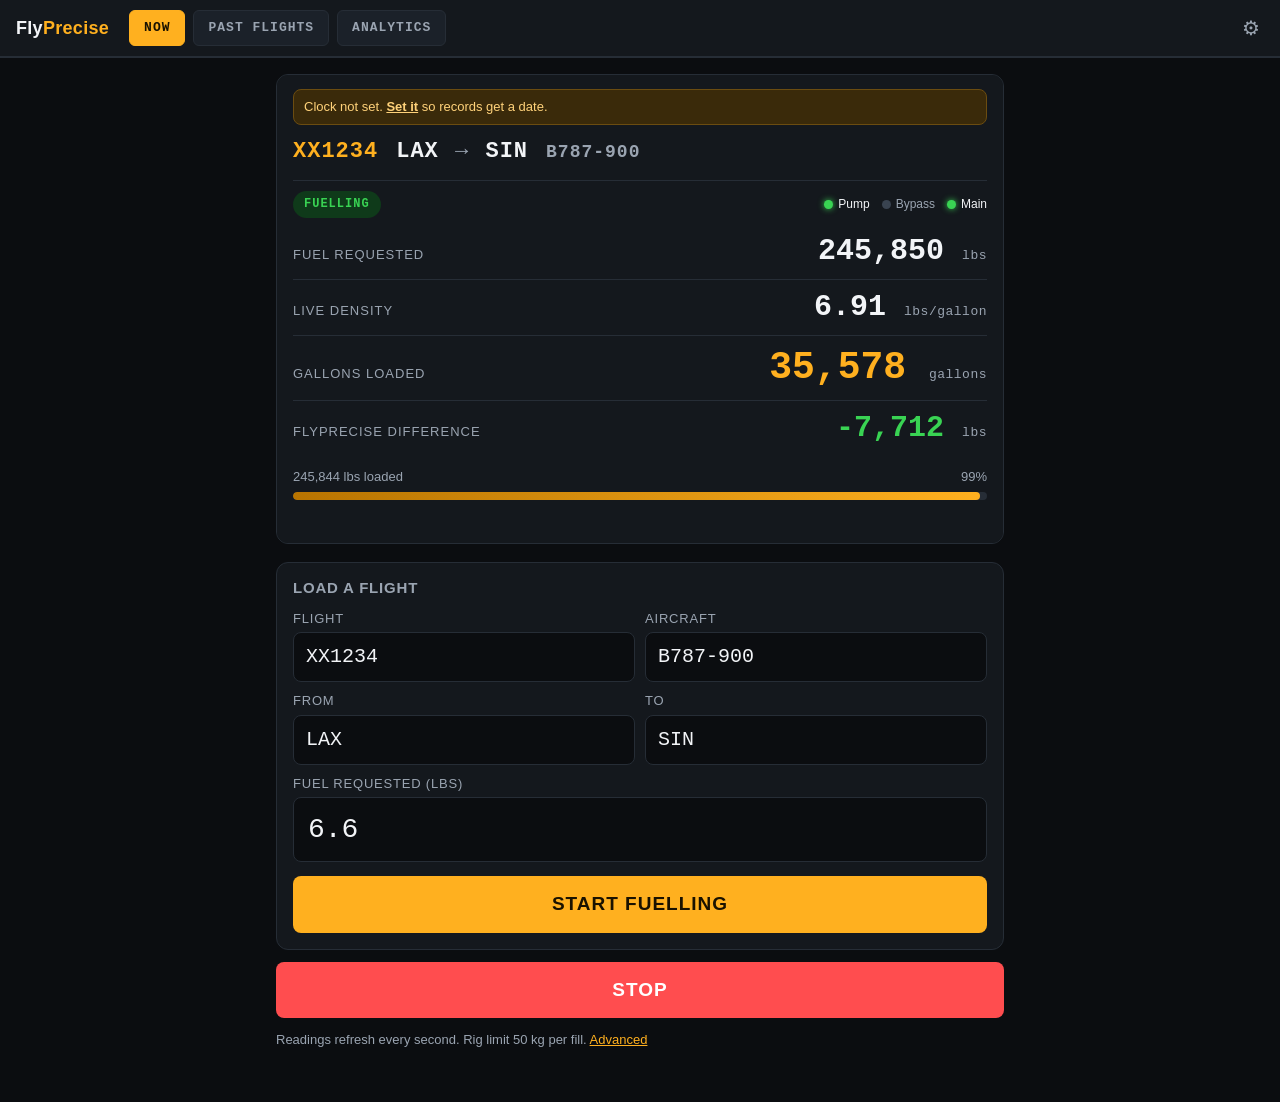
==== frontend/index.html @ a45aeeb8 "Add frontend/: standalone HTML + CSS for every screen, with a backend handoff README" ====
<!doctype html><html lang="en"><head><meta charset="utf-8"><meta name="viewport" content="width=device-width,initial-scale=1"><title>FlyPrecise</title><link rel="manifest" href="manifest.json"><link rel="icon" href="icon.svg" type="image/svg+xml"><link rel="apple-touch-icon" href="icon.svg"><meta name="theme-color" content="#0b0d10"><link rel="stylesheet" href="style.css"></head><body><header><a class="brand" href="index.html">Fly<span>Precise</span></a><nav class="tabs"><a href="index.html" class="on">NOW</a><a href="past.html">PAST FLIGHTS</a><a href="analytics.html">ANALYTICS</a></nav><a class="gear" href="settings.html" title="Settings">&#9881;</a></header><main><iframe class="live" src="live.html" title="Live readings"></iframe><form class="load" method="post" action="/start"><h2>Load a flight</h2><div class="grid"><label>Flight<input name="flight" type="text" maxlength="10" placeholder="XX1234" autocomplete="off" required value="XX1234"></label><label>Aircraft<input name="acft" type="text" maxlength="14" placeholder="B787-900" autocomplete="off" value="B787-900"></label><label>From<input name="from" type="text" maxlength="4" placeholder="LAX" autocomplete="off" value="LAX"></label><label>To<input name="to" type="text" maxlength="4" placeholder="SIN" autocomplete="off" value="SIN"></label></div><label class="fuel">Fuel requested (lbs)<input name="fuel" type="number" inputmode="decimal" min="0.1" max="110" step="0.1" placeholder="0.0" required value="6.6"></label><button class="btn start" type="submit">START FUELLING</button></form><form method="post" action="/stop"><button class="btn stop" type="submit">STOP</button></form><p class="hint">Readings refresh every second. Rig limit 50 kg per fill. <a href="advanced.html">Advanced</a></p></main></body></html>
---- frontend/style.css ----
/* FlyPrecise dashboard. Pure CSS, no JS. Layout per the team sketch: tab bar, flight line, label : value readouts. */
:root{
  --bg:#0b0d10;--panel:#14181d;--panel2:#1b2129;--line:#262d36;
  --fg:#f2f4f7;--fg2:#9aa4b1;--amber:#ffb01f;--amber2:#b87400;
  --green:#39d353;--red:#ff4d4f;--blue:#4ea1ff;
  --radius:12px;--mono:ui-monospace,SFMono-Regular,Menlo,Consolas,"Liberation Mono",monospace;
  --sans:-apple-system,BlinkMacSystemFont,"Segoe UI",Roboto,Helvetica,Arial,sans-serif;
  color-scheme:dark;
}
*{box-sizing:border-box}
html,body{margin:0;padding:0}
body{background:var(--bg);color:var(--fg);font:16px/1.4 var(--sans);-webkit-text-size-adjust:100%}
a{color:var(--amber)}
main{max-width:760px;margin:0 auto;padding:16px 16px 40px}
h1{font-size:22px;margin:0 0 12px}
h2{font-size:15px;margin:18px 0 8px;color:var(--fg2);text-transform:uppercase;letter-spacing:.8px}
code{font-family:var(--mono);font-size:.9em;color:var(--fg2)}

/* header + tab bar (sketch: three boxed tabs along the top) */
header{display:flex;align-items:center;gap:14px;padding:10px 16px;border-bottom:2px solid var(--line);background:var(--panel);position:sticky;top:0;z-index:1}
.brand{font-weight:800;font-size:18px;letter-spacing:.3px;color:var(--fg);text-decoration:none;margin-right:6px;white-space:nowrap}
.brand span{color:var(--amber)}
.tabs{display:flex;gap:8px;flex:1;min-width:0;overflow-x:auto}
.tabs a{font-family:var(--mono);font-weight:700;font-size:13px;letter-spacing:1px;color:var(--fg2);text-decoration:none;
  padding:8px 14px;border:1px solid var(--line);border-radius:6px;background:var(--panel2);white-space:nowrap}
.tabs a.on{background:var(--amber);color:#1a1200;border-color:var(--amber)}
.gear{color:var(--fg2);text-decoration:none;font-size:20px;line-height:1;padding:4px}
.gear:hover{color:var(--fg)}

/* flash + banners */
.flash,.banner{border-radius:8px;padding:10px 12px;margin:0 0 12px;font-size:14px}
.flash.ok,.banner.ok{background:#11331a;color:#9ef0a9;border:1px solid #1e5c2b}
.flash.err,.banner.err{background:#3a1416;color:#ffb3b5;border:1px solid #6b2225}
.banner.warn{background:#3a2a0a;color:#ffd27a;border:1px solid #6b4c10}
.banner a{color:inherit;font-weight:600}
.hint{color:var(--fg2);font-size:13px}

/* live iframe (parent page) */
iframe.live{display:block;width:100%;height:470px;border:1px solid var(--line);border-radius:var(--radius);background:var(--panel);margin-bottom:18px}

/* live page (inside the iframe) */
body.live{background:var(--panel);padding:14px 16px;overflow-x:hidden}
body.live .banner{margin-bottom:8px;padding:8px 10px;font-size:13px}
.flight{display:flex;flex-wrap:wrap;align-items:baseline;gap:6px 18px;font-family:var(--mono);font-size:22px;font-weight:700;letter-spacing:1px;
  padding:4px 0 12px;border-bottom:1px solid var(--line);margin-bottom:10px}
.flight b{color:var(--amber)}
.flight .route i{font-style:normal;color:var(--fg2);padding:0 2px}
.flight .acft{color:var(--fg2);font-weight:600;font-size:18px}
.flight.none{color:var(--fg2);font-weight:600;font-size:17px}
.status{display:flex;align-items:center;justify-content:space-between;margin-bottom:6px}
.pill{font-family:var(--mono);font-weight:700;font-size:12px;letter-spacing:1px;padding:5px 11px;border-radius:999px;background:#2a313b;color:var(--fg2)}
.p-idle{background:#2a313b;color:#c7ced8}
.p-prime{background:#4a3300;color:var(--amber)}
.p-run{background:#0f3a1a;color:var(--green);animation:pulse 1.2s ease-in-out infinite}
.p-nolink{background:#3a1416;color:#ff8a8c}
@keyframes pulse{0%,100%{box-shadow:0 0 0 0 rgba(57,211,83,.45)}50%{box-shadow:0 0 0 6px rgba(57,211,83,0)}}
@media (prefers-reduced-motion:reduce){.p-run{animation:none}}
.dots{display:flex;gap:12px;font-size:12px;color:var(--fg2)}
.dot i{display:inline-block;width:9px;height:9px;border-radius:50%;background:#394350;margin-right:5px;vertical-align:-1px}
.dot.on i{background:var(--green);box-shadow:0 0 6px var(--green)}
.dot.on{color:var(--fg)}

/* readouts: LABEL ........ VALUE unit, one per line like the sketch */
.readouts{display:grid}
.ro{display:flex;justify-content:space-between;align-items:baseline;gap:12px;padding:11px 0;border-bottom:1px solid var(--line)}
.ro:last-child{border-bottom:0}
.lbl{font-size:13px;color:var(--fg2);text-transform:uppercase;letter-spacing:1px;white-space:nowrap}
.num{font-family:var(--mono);font-variant-numeric:tabular-nums;font-size:30px;font-weight:600;line-height:1.1;text-align:right;white-space:nowrap}
.num small{font-size:13px;color:var(--fg2);font-weight:500;letter-spacing:.5px}
.ro.big .num{font-size:38px;color:var(--amber)}
.ro.diff .num{color:var(--green)}
.target{display:flex;justify-content:space-between;font-size:13px;color:var(--fg2);margin:12px 0 6px;font-variant-numeric:tabular-nums}
.bar{height:8px;background:#262d36;border-radius:999px;overflow:hidden}
.bar div{height:100%;background:linear-gradient(90deg,var(--amber2),var(--amber));border-radius:999px}

/* load-a-flight form */
form.load{display:grid;gap:10px;margin-bottom:12px;background:var(--panel);border:1px solid var(--line);border-radius:var(--radius);padding:14px 16px 16px}
form.load h2{margin:0 0 2px}
.grid{display:grid;grid-template-columns:1fr 1fr;gap:10px}
.grid label,label.fuel{display:grid;gap:4px}
label{font-size:13px;color:var(--fg2);text-transform:uppercase;letter-spacing:.8px}
input[type=number],input[type=datetime-local],input[type=text]{
  width:100%;font:inherit;font-family:var(--mono);font-size:20px;padding:10px 12px;border-radius:8px;
  border:1px solid var(--line);background:var(--bg);color:var(--fg);text-transform:uppercase}
input[type=number]{text-transform:none}
label.fuel input{font-size:28px;padding:12px 14px}
input:focus{outline:2px solid var(--amber);border-color:var(--amber)}
input:invalid{border-color:var(--red)}
input::placeholder{color:#4a5563;text-transform:uppercase}
.btn{display:block;width:100%;font:inherit;font-weight:800;font-size:19px;letter-spacing:1px;padding:15px;border-radius:8px;border:0;cursor:pointer;text-align:center;text-decoration:none}
.btn.start{background:var(--amber);color:#1a1200;margin-top:4px}
.btn.start:active{background:var(--amber2)}
.btn.stop{background:var(--red);color:#fff;margin-bottom:12px}
.btn.stop:active{background:#b3282a}
.btn.small{width:auto;font-size:14px;padding:8px 14px;background:var(--panel2);color:var(--fg);border:1px solid var(--line)}
.row{display:flex;align-items:center;justify-content:space-between;margin-bottom:12px}
.row h1{margin:0}

/* settings */
fieldset{border:1px solid var(--line);border-radius:var(--radius);padding:12px 14px;margin:0 0 14px;background:var(--panel)}
legend{color:var(--amber);font-weight:700;padding:0 6px}
.settings label{display:block;margin:8px 0 4px;text-transform:none;letter-spacing:0;font-size:14px}
.opts{display:flex;gap:14px;flex-wrap:wrap;margin:6px 0}
.opt{display:inline-flex;align-items:center;gap:6px;color:var(--fg);font-size:15px;margin:0;text-transform:none;letter-spacing:0}
.settings input[type=number],.settings input[type=text],.settings input[type=datetime-local]{font-size:18px;padding:10px 12px;text-transform:none}

/* advanced */
.adv{display:grid;gap:10px;margin:12px 0}
.adv-btn{display:flex;justify-content:space-between;align-items:center;background:var(--panel2);color:var(--fg);border:1px solid var(--line);font-size:17px}
.state{font-family:var(--mono);font-size:14px;padding:4px 10px;border-radius:999px;background:#394350;color:var(--fg2)}
.state.on{background:#0f3a1a;color:var(--green)}

/* tables */
.tablewrap{overflow-x:auto;margin:0 -16px;padding:0 16px}
table{width:100%;border-collapse:collapse;font-size:13px;font-variant-numeric:tabular-nums}
th,td{text-align:left;padding:8px 6px;border-bottom:1px solid var(--line);white-space:nowrap}
th{color:var(--fg2);font-weight:600;font-size:11px;text-transform:uppercase;letter-spacing:.6px}

/* analytics */
.tiles{display:grid;grid-template-columns:repeat(auto-fit,minmax(150px,1fr));gap:10px;margin-bottom:10px}
.tile{background:var(--panel);border:1px solid var(--line);border-radius:var(--radius);padding:12px 14px}
.tv{font-family:var(--mono);font-variant-numeric:tabular-nums;font-size:26px;font-weight:600;color:var(--amber);white-space:nowrap}
.tv small{font-size:12px;color:var(--fg2);font-weight:500}
.tl{font-size:12px;color:var(--fg2);text-transform:uppercase;letter-spacing:.8px;margin-top:4px}
.chart{display:grid;gap:6px;background:var(--panel);border:1px solid var(--line);border-radius:var(--radius);padding:12px 14px}
.cr{display:grid;grid-template-columns:90px 1fr 90px;align-items:center;gap:10px;font-family:var(--mono);font-size:13px}
.cl{color:var(--fg2);overflow:hidden;text-overflow:ellipsis;white-space:nowrap}
.cb{height:14px;background:#262d36;border-radius:4px;overflow:hidden}
.cb i{display:block;height:100%;border-radius:4px;background:var(--amber)}
.cb i.neg{background:var(--green)}
.cv{text-align:right;font-variant-numeric:tabular-nums}

/* slip */
main.slip{color-scheme:light}
.ticket{background:#fff;color:#111;border-radius:10px;padding:18px 18px 14px;font-family:var(--mono);font-size:14px;box-shadow:0 2px 12px rgba(0,0,0,.35);max-width:400px;margin:0 auto 14px}
.tk-head{text-align:center;margin-bottom:12px}
.tk-brand{font-family:var(--sans);font-weight:900;font-size:22px;letter-spacing:.5px}
.tk-sub{color:#666;font-size:12px;text-transform:uppercase;letter-spacing:1.5px}
.ticket hr{border:0;border-top:1px dashed #999;margin:10px 0}
.ln{display:flex;justify-content:space-between;gap:10px;padding:4px 0}
.ln span{color:#555}
.ln b{text-align:right;font-weight:700}
.fill{display:flex;gap:10px;align-items:flex-end;padding:12px 0 4px}
.fill span{color:#555;white-space:nowrap}
.fill em{flex:1;border-bottom:1px solid #333;height:22px}
.tk-foot{color:#777;font-size:10px;text-align:center;margin-top:14px;font-family:var(--sans)}
@media print{
  body{background:#fff;color:#000}
  header,.noprint,nav{display:none !important}
  main{padding:0;max-width:none}
  .ticket{box-shadow:none;border-radius:0;max-width:none;padding:0}
  @page{margin:8mm}
}
@media print and (max-width:90mm){ @page{size:80mm auto;margin:3mm} .ticket{font-size:12px} }

/* phones */
@media (max-width:480px){
  .flight{font-size:18px}
  .num{font-size:24px}
  .ro.big .num{font-size:30px}
  .tabs a{padding:7px 10px;font-size:12px}
  .brand{display:none}
  th:nth-child(4),td:nth-child(4){display:none}
}
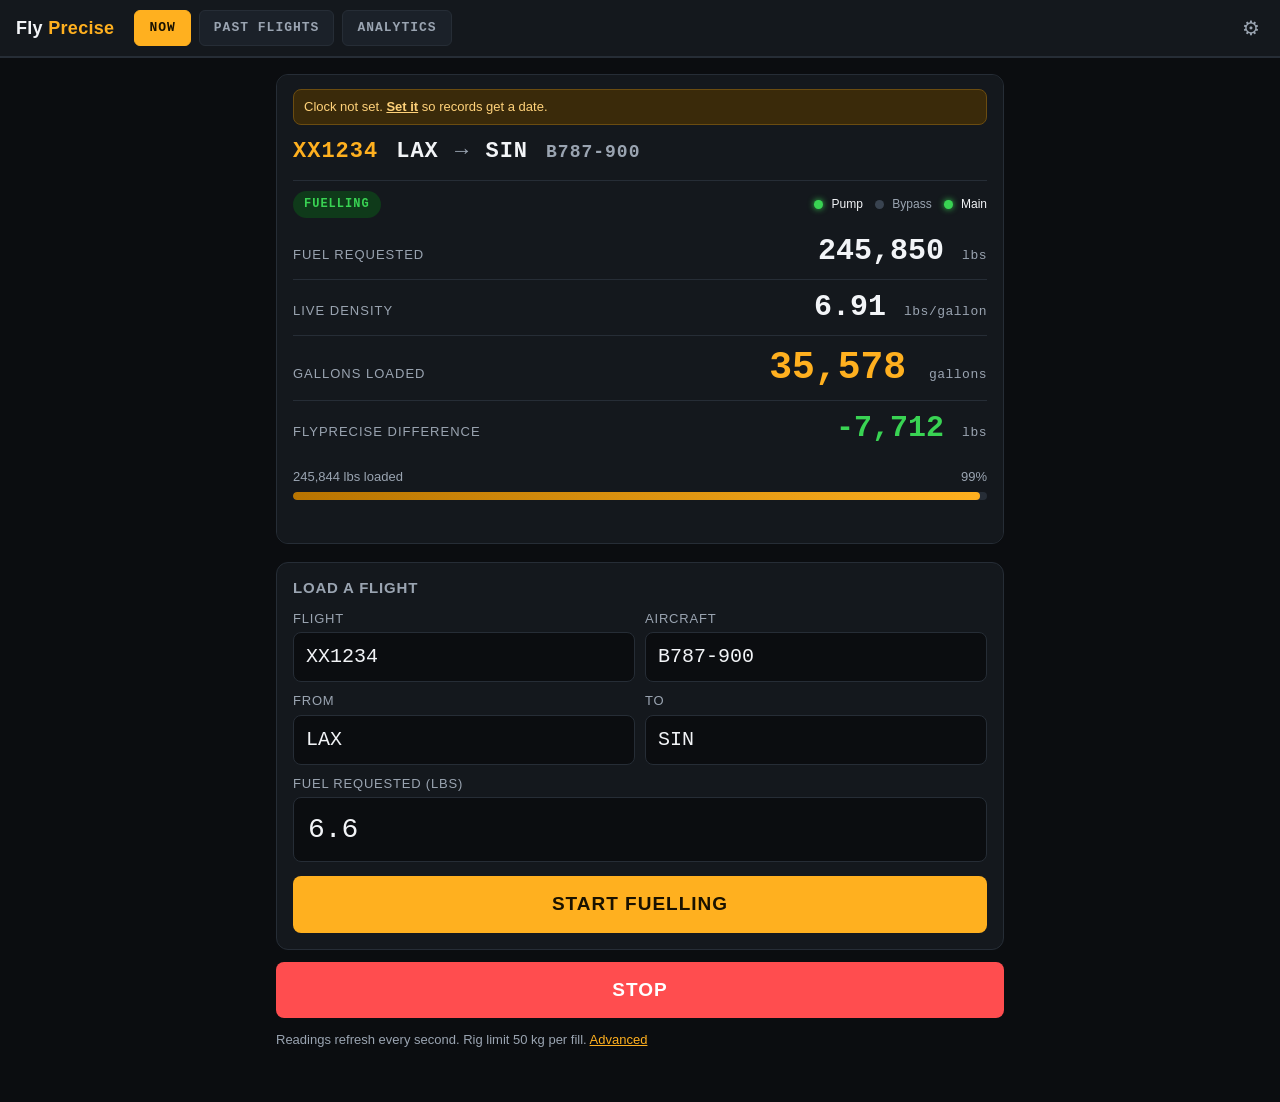
==== commit 9c093be6: "frontend: indent the HTML pages for readability" ====
--- a/frontend/index.html
+++ b/frontend/index.html
@@ -1 +1,86 @@
-<!doctype html><html lang="en"><head><meta charset="utf-8"><meta name="viewport" content="width=device-width,initial-scale=1"><title>FlyPrecise</title><link rel="manifest" href="manifest.json"><link rel="icon" href="icon.svg" type="image/svg+xml"><link rel="apple-touch-icon" href="icon.svg"><meta name="theme-color" content="#0b0d10"><link rel="stylesheet" href="style.css"></head><body><header><a class="brand" href="index.html">Fly<span>Precise</span></a><nav class="tabs"><a href="index.html" class="on">NOW</a><a href="past.html">PAST FLIGHTS</a><a href="analytics.html">ANALYTICS</a></nav><a class="gear" href="settings.html" title="Settings">&#9881;</a></header><main><iframe class="live" src="live.html" title="Live readings"></iframe><form class="load" method="post" action="/start"><h2>Load a flight</h2><div class="grid"><label>Flight<input name="flight" type="text" maxlength="10" placeholder="XX1234" autocomplete="off" required value="XX1234"></label><label>Aircraft<input name="acft" type="text" maxlength="14" placeholder="B787-900" autocomplete="off" value="B787-900"></label><label>From<input name="from" type="text" maxlength="4" placeholder="LAX" autocomplete="off" value="LAX"></label><label>To<input name="to" type="text" maxlength="4" placeholder="SIN" autocomplete="off" value="SIN"></label></div><label class="fuel">Fuel requested (lbs)<input name="fuel" type="number" inputmode="decimal" min="0.1" max="110" step="0.1" placeholder="0.0" required value="6.6"></label><button class="btn start" type="submit">START FUELLING</button></form><form method="post" action="/stop"><button class="btn stop" type="submit">STOP</button></form><p class="hint">Readings refresh every second. Rig limit 50 kg per fill. <a href="advanced.html">Advanced</a></p></main></body></html>
+<!doctype html>
+<html lang="en">
+  <head>
+    <meta charset="utf-8" />
+    <meta name="viewport" content="width=device-width,initial-scale=1" />
+    <title>FlyPrecise</title>
+    <link rel="manifest" href="manifest.json" />
+    <link rel="icon" href="icon.svg" type="image/svg+xml" />
+    <link rel="apple-touch-icon" href="icon.svg" />
+    <meta name="theme-color" content="#0b0d10" />
+    <link rel="stylesheet" href="style.css" />
+  </head>
+  <body>
+    <header>
+      <a class="brand" href="index.html">
+        Fly
+        <span>Precise</span>
+      </a>
+      <nav class="tabs">
+        <a href="index.html" class="on">NOW</a>
+        <a href="past.html">PAST FLIGHTS</a>
+        <a href="analytics.html">ANALYTICS</a>
+      </nav>
+      <a class="gear" href="settings.html" title="Settings">&#9881;</a>
+    </header>
+    <main>
+      <iframe class="live" src="live.html" title="Live readings"></iframe>
+      <form class="load" method="post" action="/start">
+        <h2>Load a flight</h2>
+        <div class="grid">
+          <label>
+            Flight
+            <input
+              name="flight"
+              type="text"
+              maxlength="10"
+              placeholder="XX1234"
+              autocomplete="off"
+              required
+              value="XX1234"
+            />
+          </label>
+          <label>
+            Aircraft
+            <input
+              name="acft"
+              type="text"
+              maxlength="14"
+              placeholder="B787-900"
+              autocomplete="off"
+              value="B787-900"
+            />
+          </label>
+          <label>
+            From
+            <input name="from" type="text" maxlength="4" placeholder="LAX" autocomplete="off" value="LAX" />
+          </label>
+          <label>
+            To
+            <input name="to" type="text" maxlength="4" placeholder="SIN" autocomplete="off" value="SIN" />
+          </label>
+        </div>
+        <label class="fuel">
+          Fuel requested (lbs)
+          <input
+            name="fuel"
+            type="number"
+            inputmode="decimal"
+            min="0.1"
+            max="110"
+            step="0.1"
+            placeholder="0.0"
+            required
+            value="6.6"
+          />
+        </label>
+        <button class="btn start" type="submit">START FUELLING</button>
+      </form>
+      <form method="post" action="/stop"><button class="btn stop" type="submit">STOP</button></form>
+      <p class="hint">
+        Readings refresh every second. Rig limit 50 kg per fill.
+        <a href="advanced.html">Advanced</a>
+      </p>
+    </main>
+  </body>
+</html>
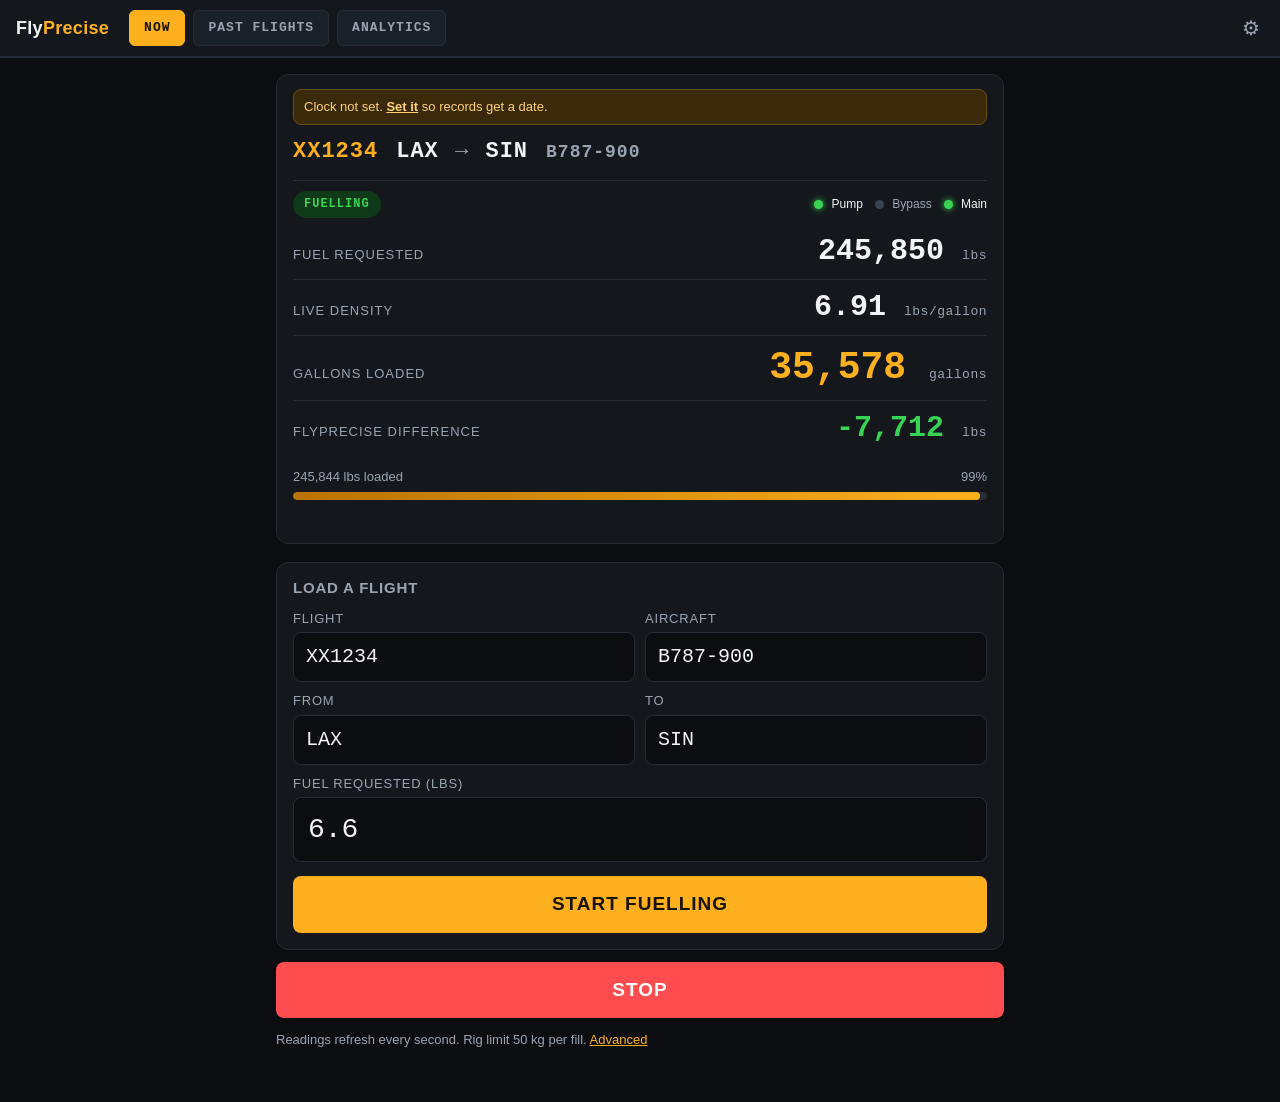
==== commit 0a9602be: "frontend: keep the brand wordmark on one line" ====
--- a/frontend/index.html
+++ b/frontend/index.html
@@ -12,10 +12,7 @@
   </head>
   <body>
     <header>
-      <a class="brand" href="index.html">
-        Fly
-        <span>Precise</span>
-      </a>
+      <a class="brand" href="index.html">Fly<span>Precise</span></a>
       <nav class="tabs">
         <a href="index.html" class="on">NOW</a>
         <a href="past.html">PAST FLIGHTS</a>
